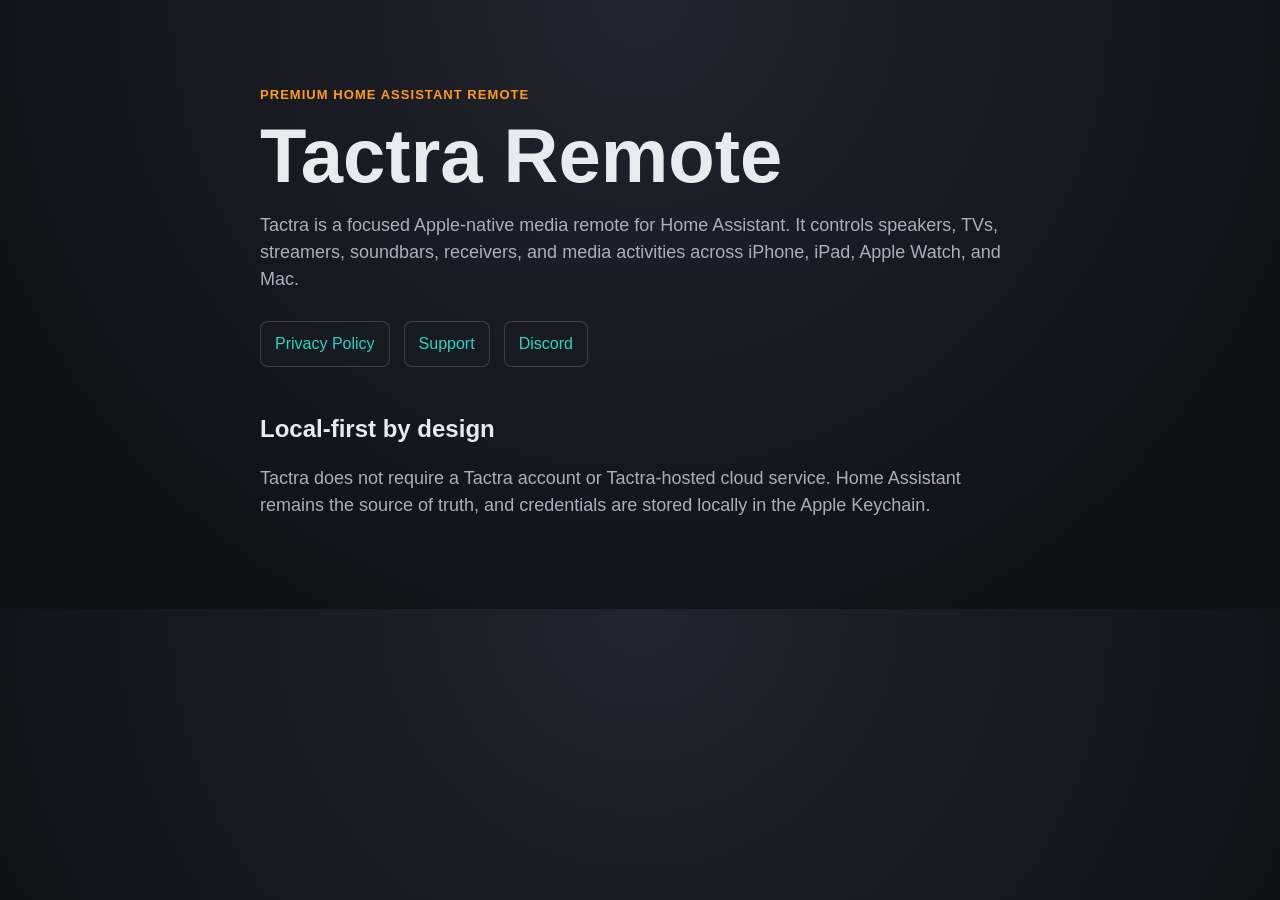
==== index.html @ 50c2a901 "Publish Tactra support pages" ====
<!doctype html>
<html lang="en">
<head>
  <meta charset="utf-8">
  <meta name="viewport" content="width=device-width, initial-scale=1">
  <title>Tactra Remote</title>
  <style>
    :root {
      color-scheme: dark;
      --bg: #0f1115;
      --panel: #1a1d22;
      --text: #e8eaed;
      --muted: #a9b0bb;
      --amber: #ff9a1f;
      --teal: #2dd4bf;
    }
    body {
      margin: 0;
      font-family: -apple-system, BlinkMacSystemFont, "Segoe UI", sans-serif;
      background: radial-gradient(circle at 50% 0%, #22252d 0, var(--bg) 44rem);
      color: var(--text);
      line-height: 1.5;
    }
    main {
      max-width: 760px;
      margin: 0 auto;
      padding: 72px 24px;
    }
    h1 {
      margin: 0 0 12px;
      font-size: clamp(42px, 8vw, 76px);
      line-height: 1;
      letter-spacing: 0;
    }
    h2 {
      margin: 44px 0 12px;
      font-size: 24px;
    }
    p, li {
      color: var(--muted);
      font-size: 18px;
    }
    a {
      color: var(--teal);
      text-decoration: none;
    }
    a:hover {
      text-decoration: underline;
    }
    .eyebrow {
      color: var(--amber);
      font-weight: 700;
      text-transform: uppercase;
      letter-spacing: .08em;
      font-size: 13px;
    }
    .links {
      display: flex;
      flex-wrap: wrap;
      gap: 14px;
      margin-top: 28px;
    }
    .links a {
      border: 1px solid rgba(232, 234, 237, .18);
      border-radius: 8px;
      padding: 10px 14px;
      background: rgba(26, 29, 34, .72);
    }
  </style>
</head>
<body>
  <main>
    <p class="eyebrow">Premium Home Assistant remote</p>
    <h1>Tactra Remote</h1>
    <p>
      Tactra is a focused Apple-native media remote for Home Assistant. It controls
      speakers, TVs, streamers, soundbars, receivers, and media activities across
      iPhone, iPad, Apple Watch, and Mac.
    </p>
    <div class="links">
      <a href="privacy/">Privacy Policy</a>
      <a href="support/">Support</a>
      <a href="https://evo.yt/discord">Discord</a>
    </div>

    <h2>Local-first by design</h2>
    <p>
      Tactra does not require a Tactra account or Tactra-hosted cloud service.
      Home Assistant remains the source of truth, and credentials are stored
      locally in the Apple Keychain.
    </p>
  </main>
</body>
</html>
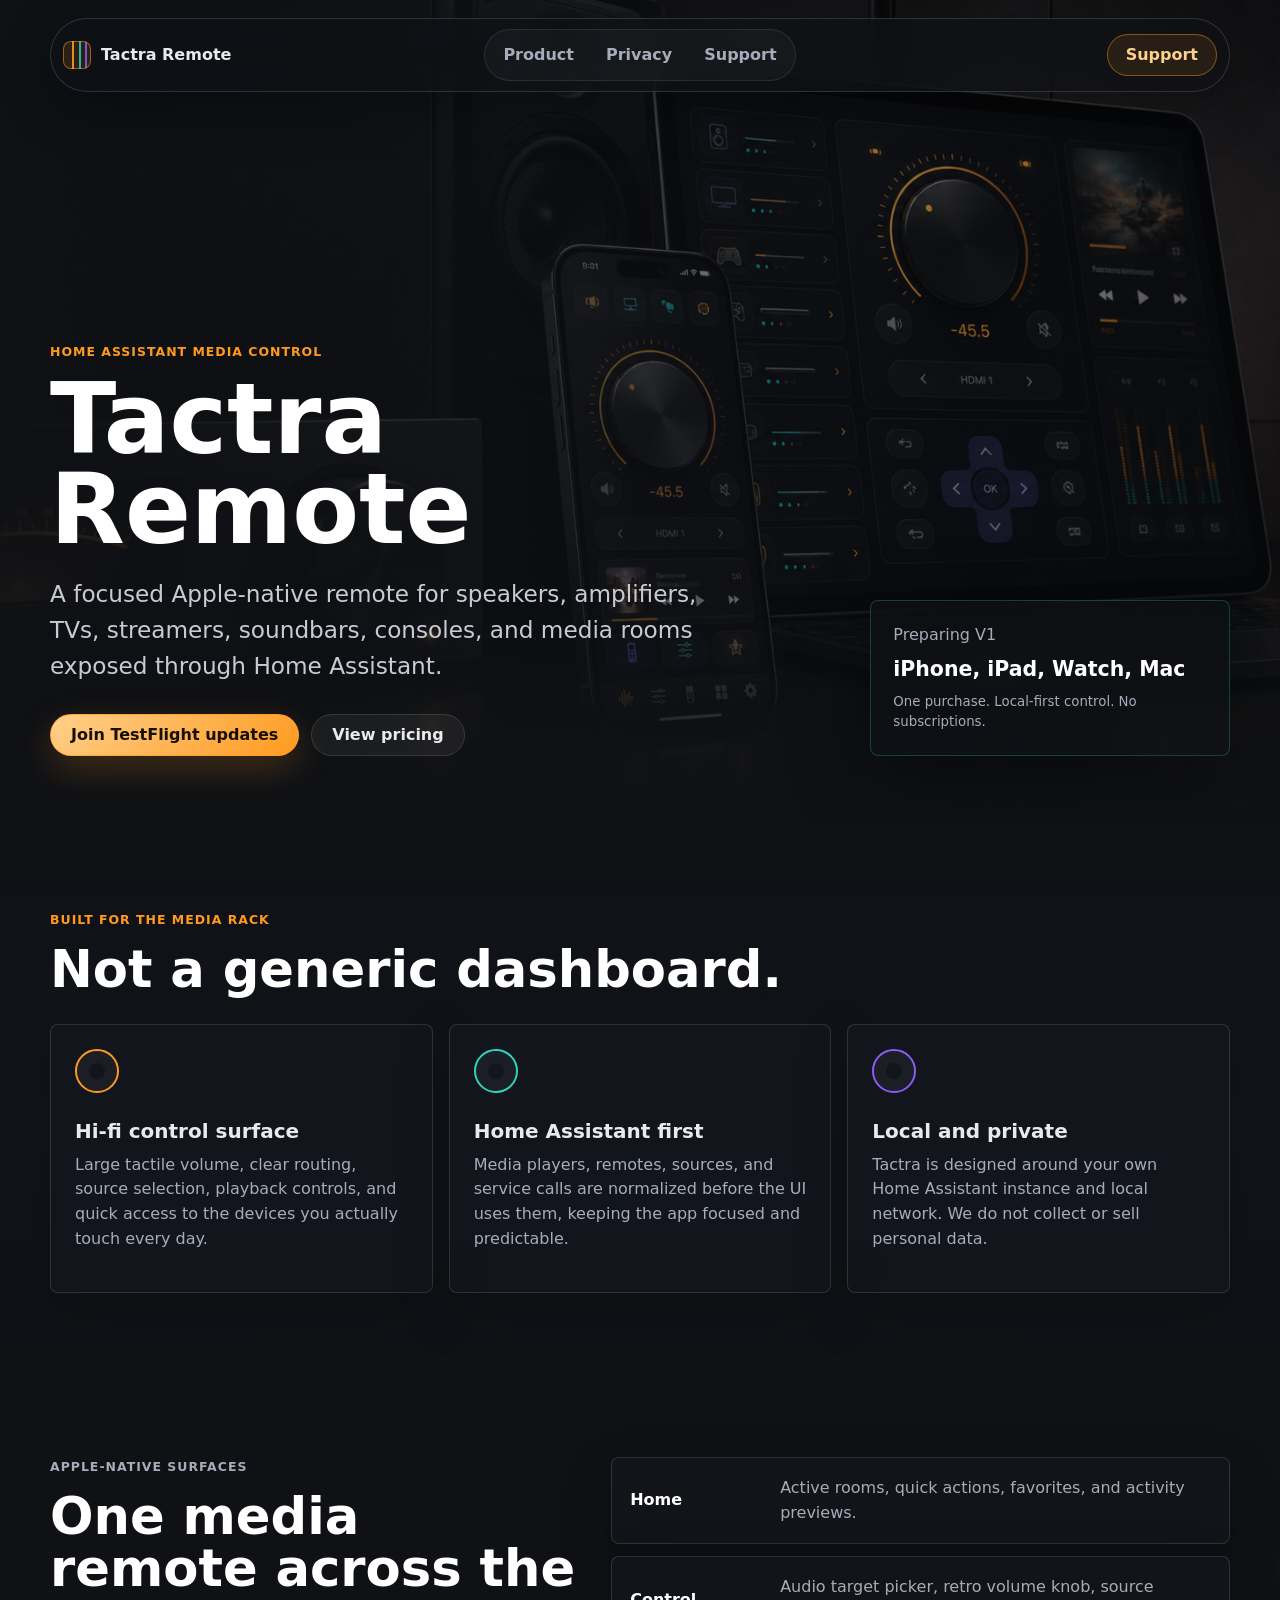
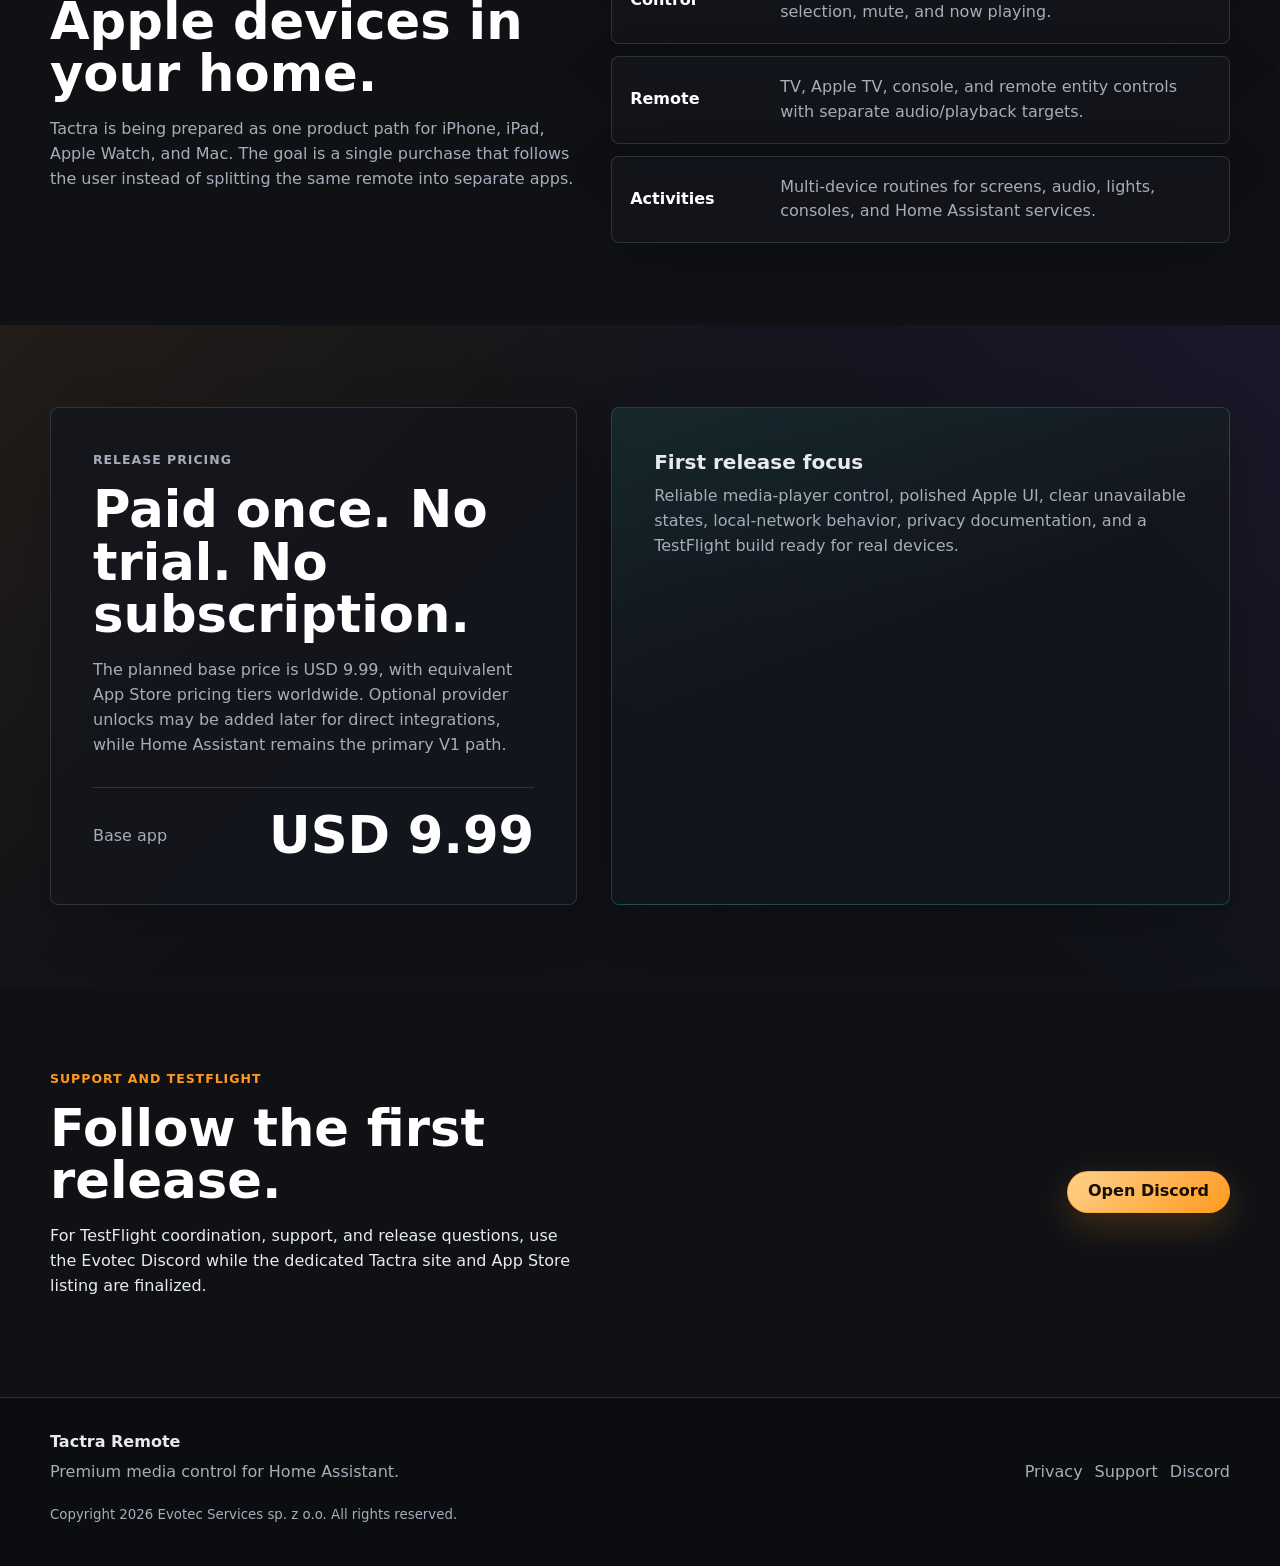
==== commit 04b0102d: "Publish Tactra PowerForge website" ====
--- a/index.html
+++ b/index.html
@@ -1,94 +1,132 @@
 <!doctype html>
 <html lang="en">
 <head>
-  <meta charset="utf-8">
-  <meta name="viewport" content="width=device-width, initial-scale=1">
+  <meta charset="utf-8" />
+  <meta name="viewport" content="width=device-width, initial-scale=1" />
   <title>Tactra Remote</title>
-  <style>
-    :root {
-      color-scheme: dark;
-      --bg: #0f1115;
-      --panel: #1a1d22;
-      --text: #e8eaed;
-      --muted: #a9b0bb;
-      --amber: #ff9a1f;
-      --teal: #2dd4bf;
-    }
-    body {
-      margin: 0;
-      font-family: -apple-system, BlinkMacSystemFont, "Segoe UI", sans-serif;
-      background: radial-gradient(circle at 50% 0%, #22252d 0, var(--bg) 44rem);
-      color: var(--text);
-      line-height: 1.5;
-    }
-    main {
-      max-width: 760px;
-      margin: 0 auto;
-      padding: 72px 24px;
-    }
-    h1 {
-      margin: 0 0 12px;
-      font-size: clamp(42px, 8vw, 76px);
-      line-height: 1;
-      letter-spacing: 0;
-    }
-    h2 {
-      margin: 44px 0 12px;
-      font-size: 24px;
-    }
-    p, li {
-      color: var(--muted);
-      font-size: 18px;
-    }
-    a {
-      color: var(--teal);
-      text-decoration: none;
-    }
-    a:hover {
-      text-decoration: underline;
-    }
-    .eyebrow {
-      color: var(--amber);
-      font-weight: 700;
-      text-transform: uppercase;
-      letter-spacing: .08em;
-      font-size: 13px;
-    }
-    .links {
-      display: flex;
-      flex-wrap: wrap;
-      gap: 14px;
-      margin-top: 28px;
-    }
-    .links a {
-      border: 1px solid rgba(232, 234, 237, .18);
-      border-radius: 8px;
-      padding: 10px 14px;
-      background: rgba(26, 29, 34, .72);
-    }
-  </style>
+  <meta name="description" content="Premium Home Assistant media control for iPhone, iPad, Apple Watch, and Mac." />
+  
+  <meta name="theme-color" content="#0F1115" />
+  <meta property="og:type" content="website" />
+  <meta property="og:title" content="Tactra Remote" />
+  <meta property="og:description" content="Premium Home Assistant media control for iPhone, iPad, Apple Watch, and Mac." />
+  <meta property="og:image" content="https://evotecit.github.io/tactra-app/assets/tactra-hero.png" />
+  
+    <link rel="preload" as="image" href="assets/tactra-hero.png" />
+    <link rel="stylesheet" href="themes/tactra/assets/site.css" />
+    
 </head>
-<body>
-  <main>
-    <p class="eyebrow">Premium Home Assistant remote</p>
-    <h1>Tactra Remote</h1>
-    <p>
-      Tactra is a focused Apple-native media remote for Home Assistant. It controls
-      speakers, TVs, streamers, soundbars, receivers, and media activities across
-      iPhone, iPad, Apple Watch, and Mac.
-    </p>
-    <div class="links">
-      <a href="privacy/">Privacy Policy</a>
+<body class="tactra-page ">
+  <header class="site-header">
+    <a class="brand" href="./" aria-label="Tactra Remote home">
+      <span class="brand-mark" aria-hidden="true"></span>
+      <span>Tactra Remote</span>
+    </a>
+    <nav class="site-nav" aria-label="Primary navigation">
+      <a href="./">Product</a>
+      <a href="privacy/">Privacy</a>
       <a href="support/">Support</a>
-      <a href="https://evo.yt/discord">Discord</a>
+    </nav>
+    <a class="header-action" href="http://evo.yt/discord">Support</a>
+  </header>
+
+  <main id="main">
+    <article class="markdown-body"><section class="hero">
+      <div class="hero-copy">
+        <p class="eyebrow">Home Assistant media control</p>
+        <h1 id="tactra-remote">Tactra Remote</h1>
+        <p class="hero-lede">A focused Apple-native remote for speakers, amplifiers, TVs, streamers, soundbars, consoles, and media rooms exposed through Home Assistant.</p>
+        <div class="hero-actions">
+          <a class="button primary" href="http://evo.yt/discord">Join TestFlight updates</a>
+          <a class="button ghost" href="#pricing">View pricing</a>
+        </div>
+      </div>
+      <div class="hero-panel" aria-label="Tactra release summary">
+        <span>Preparing V1</span>
+        <strong>iPhone, iPad, Watch, Mac</strong>
+        <small>One purchase. Local-first control. No subscriptions.</small>
+      </div>
+    </section><section class="section intro-band">
+      <div class="section-heading">
+        <p class="eyebrow">Built for the media rack</p>
+        <h2 id="not-a-generic-dashboard">Not a generic dashboard.</h2>
+      </div>
+      <div class="intro-grid">
+        <article>
+          <span class="icon-ring amber"></span>
+          <h3 id="hi-fi-control-surface">Hi-fi control surface</h3>
+          <p>Large tactile volume, clear routing, source selection, playback controls, and quick access to the devices you actually touch every day.</p>
+        </article>
+        <article>
+          <span class="icon-ring teal"></span>
+          <h3 id="home-assistant-first">Home Assistant first</h3>
+          <p>Media players, remotes, sources, and service calls are normalized before the UI uses them, keeping the app focused and predictable.</p>
+        </article>
+        <article>
+          <span class="icon-ring purple"></span>
+          <h3 id="local-and-private">Local and private</h3>
+          <p>Tactra is designed around your own Home Assistant instance and local network. We do not collect or sell personal data.</p>
+        </article>
+      </div>
+    </section><section class="section product-split">
+      <div>
+        <p class="eyebrow">Apple-native surfaces</p>
+        <h2 id="one-media-remote-across-the-apple-devices-in-your-home">One media remote across the Apple devices in your home.</h2>
+        <p>Tactra is being prepared as one product path for iPhone, iPad, Apple Watch, and Mac. The goal is a single purchase that follows the user instead of splitting the same remote into separate apps.</p>
+      </div>
+      <div class="feature-list">
+        <div>
+          <strong>Home</strong>
+          <span>Active rooms, quick actions, favorites, and activity previews.</span>
+        </div>
+        <div>
+          <strong>Control</strong>
+          <span>Audio target picker, retro volume knob, source selection, mute, and now playing.</span>
+        </div>
+        <div>
+          <strong>Remote</strong>
+          <span>TV, Apple TV, console, and remote entity controls with separate audio/playback targets.</span>
+        </div>
+        <div>
+          <strong>Activities</strong>
+          <span>Multi-device routines for screens, audio, lights, consoles, and Home Assistant services.</span>
+        </div>
+      </div>
+    </section><section class="section pricing-section" id="pricing">
+      <div class="price-card">
+        <p class="eyebrow">Release pricing</p>
+        <h2 id="paid-once-no-trial-no-subscription">Paid once. No trial. No subscription.</h2>
+        <p>The planned base price is USD 9.99, with equivalent App Store pricing tiers worldwide. Optional provider unlocks may be added later for direct integrations, while Home Assistant remains the primary V1 path.</p>
+        <div class="price-line">
+          <span>Base app</span>
+          <strong>USD 9.99</strong>
+        </div>
+      </div>
+      <div class="launch-card">
+        <h3 id="first-release-focus">First release focus</h3>
+        <p>Reliable media-player control, polished Apple UI, clear unavailable states, local-network behavior, privacy documentation, and a TestFlight build ready for real devices.</p>
+      </div>
+    </section><section class="section cta-band">
+      <div>
+        <p class="eyebrow">Support and TestFlight</p>
+        <h2 id="follow-the-first-release">Follow the first release.</h2>
+        <p>For TestFlight coordination, support, and release questions, use the Evotec Discord while the dedicated Tactra site and App Store listing are finalized.</p>
+      </div>
+      <a class="button primary" href="http://evo.yt/discord">Open Discord</a>
+    </section></article>
+  </main>
+  <footer class="site-footer">
+    <div>
+      <strong>Tactra Remote</strong>
+      <span>Premium media control for Home Assistant.</span>
     </div>
+    <nav aria-label="Footer navigation">
+      <a href="privacy/">Privacy</a>
+      <a href="support/">Support</a>
+      <a href="http://evo.yt/discord">Discord</a>
+    </nav>
+    <small>Copyright 2026 Evotec Services sp. z o.o. All rights reserved.</small>
+  </footer>
 
-    <h2>Local-first by design</h2>
-    <p>
-      Tactra does not require a Tactra account or Tactra-hosted cloud service.
-      Home Assistant remains the source of truth, and credentials are stored
-      locally in the Apple Keychain.
-    </p>
-  </main>
 </body>
 </html>
--- a/themes/tactra/assets/site.css
+++ b/themes/tactra/assets/site.css
@@ -0,0 +1,575 @@
+:root {
+  color-scheme: dark;
+  --charcoal: #0f1115;
+  --ink: #e8eaed;
+  --muted: #a6adba;
+  --soft: #c7ccd4;
+  --graphite: #1a1d22;
+  --panel: rgba(20, 23, 29, 0.78);
+  --panel-strong: rgba(25, 28, 34, 0.92);
+  --border: rgba(199, 204, 212, 0.16);
+  --amber: #ff9a1f;
+  --teal: #2dd4bf;
+  --purple: #8b5cf6;
+  --danger: #ef5b52;
+  --shadow: 0 24px 80px rgba(0, 0, 0, 0.42);
+}
+
+* {
+  box-sizing: border-box;
+}
+
+html {
+  scroll-behavior: smooth;
+}
+
+body {
+  margin: 0;
+  min-width: 320px;
+  background: var(--charcoal);
+  color: var(--ink);
+  font-family: Inter, ui-sans-serif, system-ui, -apple-system, BlinkMacSystemFont, "SF Pro Text", "Segoe UI", sans-serif;
+  line-height: 1.55;
+  letter-spacing: 0;
+}
+
+a {
+  color: inherit;
+}
+
+.site-header {
+  position: fixed;
+  z-index: 20;
+  top: 18px;
+  left: max(18px, env(safe-area-inset-left));
+  right: max(18px, env(safe-area-inset-right));
+  display: grid;
+  grid-template-columns: 1fr auto 1fr;
+  align-items: center;
+  gap: 18px;
+  max-width: 1180px;
+  margin: 0 auto;
+  padding: 10px 12px;
+  border: 1px solid rgba(199, 204, 212, 0.18);
+  border-radius: 999px;
+  background: rgba(15, 17, 21, 0.72);
+  box-shadow: 0 18px 50px rgba(0, 0, 0, 0.28);
+  backdrop-filter: blur(18px);
+}
+
+.brand {
+  display: inline-flex;
+  align-items: center;
+  gap: 10px;
+  min-width: 0;
+  color: var(--ink);
+  font-weight: 800;
+  text-decoration: none;
+  white-space: nowrap;
+}
+
+.brand-mark {
+  width: 28px;
+  height: 28px;
+  border: 1px solid rgba(255, 154, 31, 0.52);
+  border-radius: 8px;
+  background:
+    linear-gradient(90deg, transparent 8px, rgba(255, 154, 31, 0.9) 8px 10px, transparent 10px),
+    linear-gradient(90deg, transparent 15px, rgba(45, 212, 191, 0.82) 15px 17px, transparent 17px),
+    linear-gradient(90deg, transparent 21px, rgba(139, 92, 246, 0.86) 21px 23px, transparent 23px),
+    rgba(255, 154, 31, 0.12);
+}
+
+.site-nav {
+  display: inline-flex;
+  gap: 4px;
+  align-items: center;
+  justify-content: center;
+  padding: 4px;
+  border: 1px solid rgba(199, 204, 212, 0.12);
+  border-radius: 999px;
+  background: rgba(255, 255, 255, 0.03);
+}
+
+.site-nav a,
+.header-action,
+.button {
+  min-height: 42px;
+  display: inline-flex;
+  align-items: center;
+  justify-content: center;
+  color: var(--ink);
+  font-weight: 750;
+  text-decoration: none;
+  white-space: nowrap;
+}
+
+.site-nav a {
+  padding: 0 14px;
+  color: var(--muted);
+  border-radius: 999px;
+}
+
+.site-nav a:hover {
+  color: var(--ink);
+  background: rgba(255, 255, 255, 0.06);
+}
+
+.header-action {
+  justify-self: end;
+  padding: 0 18px;
+  border: 1px solid rgba(255, 154, 31, 0.45);
+  border-radius: 999px;
+  color: #ffd08b;
+  background: rgba(255, 154, 31, 0.1);
+}
+
+.hero {
+  position: relative;
+  min-height: 92vh;
+  display: grid;
+  grid-template-columns: minmax(0, 1.03fr) minmax(260px, 0.47fr);
+  align-items: end;
+  gap: 32px;
+  padding: 150px max(32px, calc((100vw - 1180px) / 2)) 72px;
+  overflow: hidden;
+  background:
+    linear-gradient(90deg, rgba(15, 17, 21, 0.92) 0%, rgba(15, 17, 21, 0.70) 38%, rgba(15, 17, 21, 0.18) 76%),
+    linear-gradient(0deg, rgba(15, 17, 21, 1) 0%, rgba(15, 17, 21, 0.35) 28%, rgba(15, 17, 21, 0.2) 100%),
+    url("../../../assets/tactra-hero.png") center right / cover no-repeat;
+}
+
+.hero::after {
+  content: "";
+  position: absolute;
+  inset: auto 0 0;
+  height: 18vh;
+  background: linear-gradient(180deg, transparent, var(--charcoal));
+  pointer-events: none;
+}
+
+.hero-copy,
+.hero-panel {
+  position: relative;
+  z-index: 1;
+}
+
+.eyebrow {
+  margin: 0 0 14px;
+  color: var(--amber);
+  font-size: 0.78rem;
+  font-weight: 850;
+  text-transform: uppercase;
+  letter-spacing: 0.08em;
+}
+
+h1,
+h2,
+h3,
+p {
+  margin-top: 0;
+}
+
+h1 {
+  max-width: 10ch;
+  margin-bottom: 22px;
+  color: #ffffff;
+  font-size: clamp(3.7rem, 7.6vw, 7.7rem);
+  line-height: 0.92;
+  letter-spacing: 0;
+}
+
+h2 {
+  margin-bottom: 18px;
+  color: #ffffff;
+  font-size: clamp(2rem, 4vw, 4.4rem);
+  line-height: 1.02;
+  letter-spacing: 0;
+}
+
+h3 {
+  margin-bottom: 10px;
+  font-size: 1.25rem;
+  line-height: 1.2;
+}
+
+.hero-lede {
+  max-width: 690px;
+  margin-bottom: 30px;
+  color: var(--soft);
+  font-size: clamp(1.08rem, 1.9vw, 1.45rem);
+}
+
+.hero-actions,
+.site-footer nav {
+  display: flex;
+  flex-wrap: wrap;
+  gap: 12px;
+}
+
+.button {
+  min-width: 148px;
+  padding: 0 20px;
+  border-radius: 999px;
+  transition: transform 160ms ease, border-color 160ms ease, background 160ms ease;
+}
+
+.button:hover,
+.header-action:hover {
+  transform: translateY(-1px);
+}
+
+.button.primary {
+  border: 1px solid rgba(255, 154, 31, 0.65);
+  color: #160f04;
+  background: linear-gradient(135deg, #ffd08b, var(--amber));
+  box-shadow: 0 12px 36px rgba(255, 154, 31, 0.22);
+}
+
+.button.ghost {
+  border: 1px solid var(--border);
+  color: var(--ink);
+  background: rgba(255, 255, 255, 0.05);
+}
+
+.hero-panel {
+  align-self: end;
+  display: grid;
+  gap: 6px;
+  padding: 22px;
+  border: 1px solid rgba(45, 212, 191, 0.25);
+  border-radius: 8px;
+  background: rgba(15, 17, 21, 0.65);
+  box-shadow: var(--shadow);
+  backdrop-filter: blur(18px);
+}
+
+.hero-panel span,
+.hero-panel small {
+  color: var(--muted);
+}
+
+.hero-panel strong {
+  color: #ffffff;
+  font-size: 1.28rem;
+}
+
+.section {
+  padding: 82px max(28px, calc((100vw - 1180px) / 2));
+}
+
+.section-heading {
+  max-width: 760px;
+  margin-bottom: 28px;
+}
+
+.intro-band {
+  background:
+    linear-gradient(180deg, var(--charcoal), #11141a 55%, var(--charcoal));
+}
+
+.intro-grid,
+.support-grid {
+  display: grid;
+  grid-template-columns: repeat(3, minmax(0, 1fr));
+  gap: 16px;
+}
+
+.intro-grid article,
+.feature-list > div,
+.price-card,
+.launch-card,
+.support-grid article {
+  border: 1px solid var(--border);
+  border-radius: 8px;
+  background: var(--panel);
+  box-shadow: 0 18px 55px rgba(0, 0, 0, 0.18);
+}
+
+.intro-grid article,
+.support-grid article {
+  padding: 24px;
+}
+
+.intro-grid p,
+.product-split p,
+.pricing-section p,
+.support-grid p,
+.legal-content p,
+.legal-hero p,
+.site-footer span,
+.site-footer small {
+  color: var(--muted);
+}
+
+.icon-ring {
+  width: 44px;
+  height: 44px;
+  display: block;
+  margin-bottom: 26px;
+  border-radius: 50%;
+  border: 2px solid currentColor;
+  box-shadow: inset 0 0 0 12px rgba(255, 255, 255, 0.04);
+}
+
+.icon-ring.amber {
+  color: var(--amber);
+}
+
+.icon-ring.teal {
+  color: var(--teal);
+}
+
+.icon-ring.purple {
+  color: var(--purple);
+}
+
+.product-split,
+.pricing-section,
+.cta-band {
+  display: grid;
+  grid-template-columns: minmax(0, 0.92fr) minmax(320px, 1.08fr);
+  gap: 34px;
+  align-items: start;
+}
+
+.feature-list {
+  display: grid;
+  gap: 12px;
+}
+
+.feature-list > div {
+  display: grid;
+  grid-template-columns: 132px 1fr;
+  gap: 18px;
+  align-items: center;
+  padding: 18px;
+}
+
+.feature-list strong {
+  color: #ffffff;
+}
+
+.feature-list span {
+  color: var(--muted);
+}
+
+.pricing-section {
+  background:
+    linear-gradient(135deg, rgba(255, 154, 31, 0.08), transparent 42%),
+    linear-gradient(225deg, rgba(139, 92, 246, 0.08), transparent 44%),
+    #101218;
+}
+
+.price-card,
+.launch-card {
+  padding: clamp(26px, 4vw, 42px);
+}
+
+.price-line {
+  display: flex;
+  align-items: center;
+  justify-content: space-between;
+  gap: 18px;
+  margin-top: 30px;
+  padding-top: 22px;
+  border-top: 1px solid var(--border);
+}
+
+.price-line span {
+  color: var(--muted);
+}
+
+.price-line strong {
+  color: #ffffff;
+  font-size: clamp(2rem, 4vw, 3.8rem);
+  line-height: 1;
+}
+
+.launch-card {
+  min-height: 100%;
+  border-color: rgba(45, 212, 191, 0.24);
+  background:
+    linear-gradient(160deg, rgba(45, 212, 191, 0.1), transparent 44%),
+    var(--panel);
+}
+
+.cta-band {
+  align-items: center;
+}
+
+.cta-band .button {
+  justify-self: end;
+}
+
+.legal-hero {
+  padding: 156px max(28px, calc((100vw - 960px) / 2)) 52px;
+  background:
+    linear-gradient(135deg, rgba(255, 154, 31, 0.14), transparent 34%),
+    linear-gradient(225deg, rgba(45, 212, 191, 0.1), transparent 42%),
+    #101218;
+}
+
+.legal-hero h1 {
+  max-width: 900px;
+  margin-bottom: 14px;
+  font-size: clamp(3rem, 6vw, 5.8rem);
+}
+
+.legal-content,
+.support-grid {
+  max-width: 960px;
+  margin: 0 auto;
+  padding: 56px 28px 90px;
+}
+
+.legal-content h2 {
+  margin-top: 38px;
+  font-size: clamp(1.45rem, 2.5vw, 2.2rem);
+}
+
+.legal-content a,
+.support-grid a:not(.button) {
+  color: #8feee2;
+}
+
+.support-grid {
+  grid-template-columns: repeat(3, minmax(0, 1fr));
+}
+
+.support-grid h2 {
+  font-size: 1.35rem;
+  line-height: 1.18;
+}
+
+.site-footer {
+  display: grid;
+  grid-template-columns: minmax(0, 1fr) auto;
+  gap: 20px;
+  align-items: end;
+  padding: 32px max(28px, calc((100vw - 1180px) / 2)) 40px;
+  border-top: 1px solid var(--border);
+  background: #0b0d11;
+}
+
+.site-footer div {
+  display: grid;
+  gap: 6px;
+}
+
+.site-footer nav {
+  justify-content: end;
+}
+
+.site-footer a {
+  color: var(--muted);
+  text-decoration: none;
+}
+
+.site-footer a:hover {
+  color: var(--ink);
+}
+
+.site-footer small {
+  grid-column: 1 / -1;
+}
+
+@media (max-width: 900px) {
+  .site-header {
+    grid-template-columns: 1fr auto;
+    border-radius: 22px;
+  }
+
+  .site-nav {
+    display: none;
+  }
+
+  .hero {
+    min-height: 86vh;
+    grid-template-columns: 1fr;
+    padding-top: 132px;
+  }
+
+  .hero-panel {
+    max-width: 440px;
+  }
+
+  .intro-grid,
+  .product-split,
+  .pricing-section,
+  .cta-band,
+  .support-grid {
+    grid-template-columns: 1fr;
+  }
+
+  .cta-band .button {
+    justify-self: start;
+  }
+}
+
+@media (max-width: 620px) {
+  .site-header {
+    top: 10px;
+    left: 10px;
+    right: 10px;
+    padding: 8px;
+  }
+
+  .brand span:last-child {
+    max-width: 150px;
+    overflow: hidden;
+    text-overflow: ellipsis;
+  }
+
+  .header-action {
+    min-height: 38px;
+    padding: 0 12px;
+  }
+
+  .hero {
+    padding: 118px 20px 54px;
+    background:
+      linear-gradient(90deg, rgba(15, 17, 21, 0.94) 0%, rgba(15, 17, 21, 0.72) 74%, rgba(15, 17, 21, 0.35) 100%),
+      linear-gradient(0deg, rgba(15, 17, 21, 1) 0%, rgba(15, 17, 21, 0.5) 32%, rgba(15, 17, 21, 0.24) 100%),
+      url("../../../assets/tactra-hero.png") center right / cover no-repeat;
+  }
+
+  h1 {
+    font-size: clamp(3.2rem, 16vw, 4.8rem);
+  }
+
+  h2 {
+    font-size: clamp(2rem, 10vw, 3rem);
+  }
+
+  .section {
+    padding: 64px 20px;
+  }
+
+  .feature-list > div {
+    grid-template-columns: 1fr;
+    gap: 6px;
+  }
+
+  .price-line {
+    display: grid;
+  }
+
+  .legal-hero {
+    padding: 126px 20px 42px;
+  }
+
+  .legal-content,
+  .support-grid {
+    padding: 42px 20px 72px;
+  }
+
+  .site-footer {
+    grid-template-columns: 1fr;
+    padding: 30px 20px 36px;
+  }
+
+  .site-footer nav {
+    justify-content: start;
+  }
+}
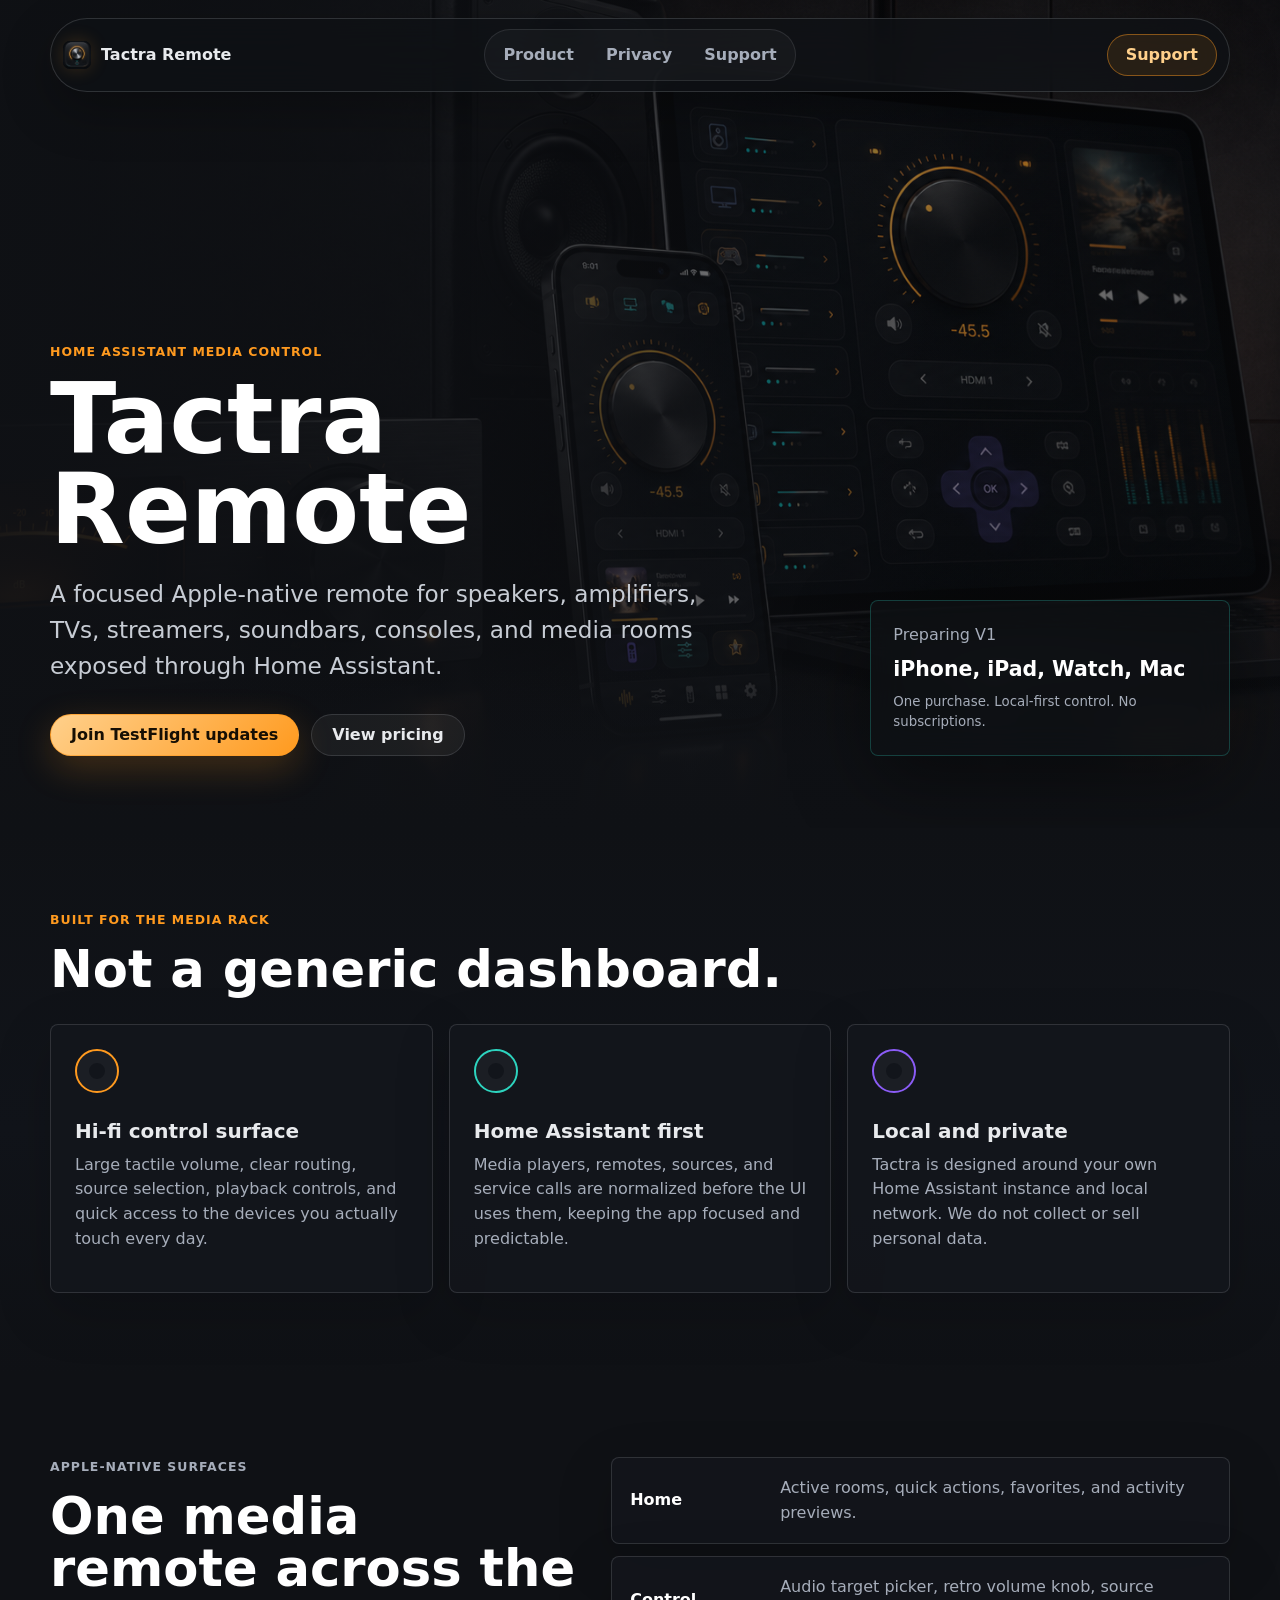
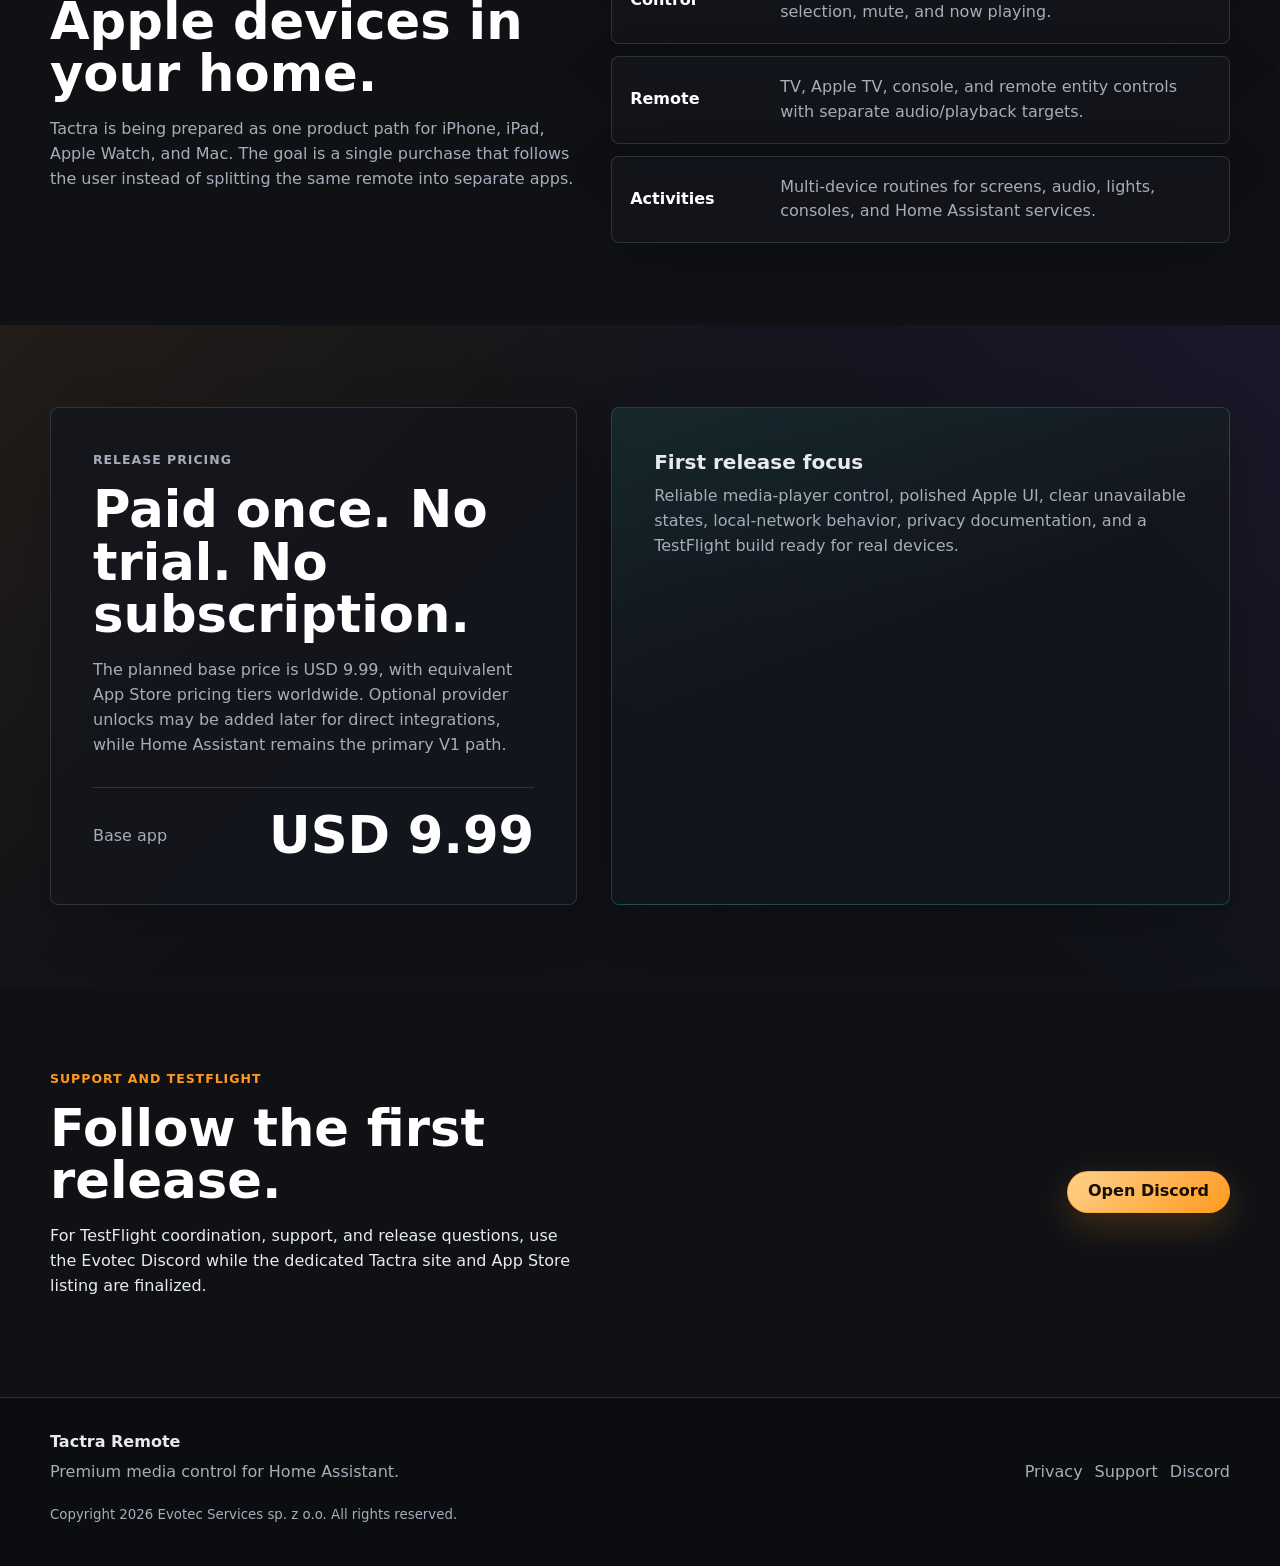
==== commit 7fa38001: "Use Tactra app icon on website" ====
--- a/index.html
+++ b/index.html
@@ -11,6 +11,7 @@
   <meta property="og:title" content="Tactra Remote" />
   <meta property="og:description" content="Premium Home Assistant media control for iPhone, iPad, Apple Watch, and Mac." />
   <meta property="og:image" content="https://evotecit.github.io/tactra-app/assets/tactra-hero.png" />
+  <link rel="icon" type="image/png" href="assets/tactra-icon.png" />
   
     <link rel="preload" as="image" href="assets/tactra-hero.png" />
     <link rel="stylesheet" href="themes/tactra/assets/site.css" />
@@ -19,7 +20,7 @@
 <body class="tactra-page ">
   <header class="site-header">
     <a class="brand" href="./" aria-label="Tactra Remote home">
-      <span class="brand-mark" aria-hidden="true"></span>
+      <img class="brand-icon" src="assets/tactra-icon.png" alt="" aria-hidden="true" />
       <span>Tactra Remote</span>
     </a>
     <nav class="site-nav" aria-label="Primary navigation">
--- a/themes/tactra/assets/site.css
+++ b/themes/tactra/assets/site.css
@@ -68,16 +68,12 @@
   white-space: nowrap;
 }
 
-.brand-mark {
+.brand-icon {
   width: 28px;
   height: 28px;
-  border: 1px solid rgba(255, 154, 31, 0.52);
-  border-radius: 8px;
-  background:
-    linear-gradient(90deg, transparent 8px, rgba(255, 154, 31, 0.9) 8px 10px, transparent 10px),
-    linear-gradient(90deg, transparent 15px, rgba(45, 212, 191, 0.82) 15px 17px, transparent 17px),
-    linear-gradient(90deg, transparent 21px, rgba(139, 92, 246, 0.86) 21px 23px, transparent 23px),
-    rgba(255, 154, 31, 0.12);
+  display: block;
+  border-radius: 7px;
+  box-shadow: 0 0 18px rgba(255, 154, 31, 0.18);
 }
 
 .site-nav {
